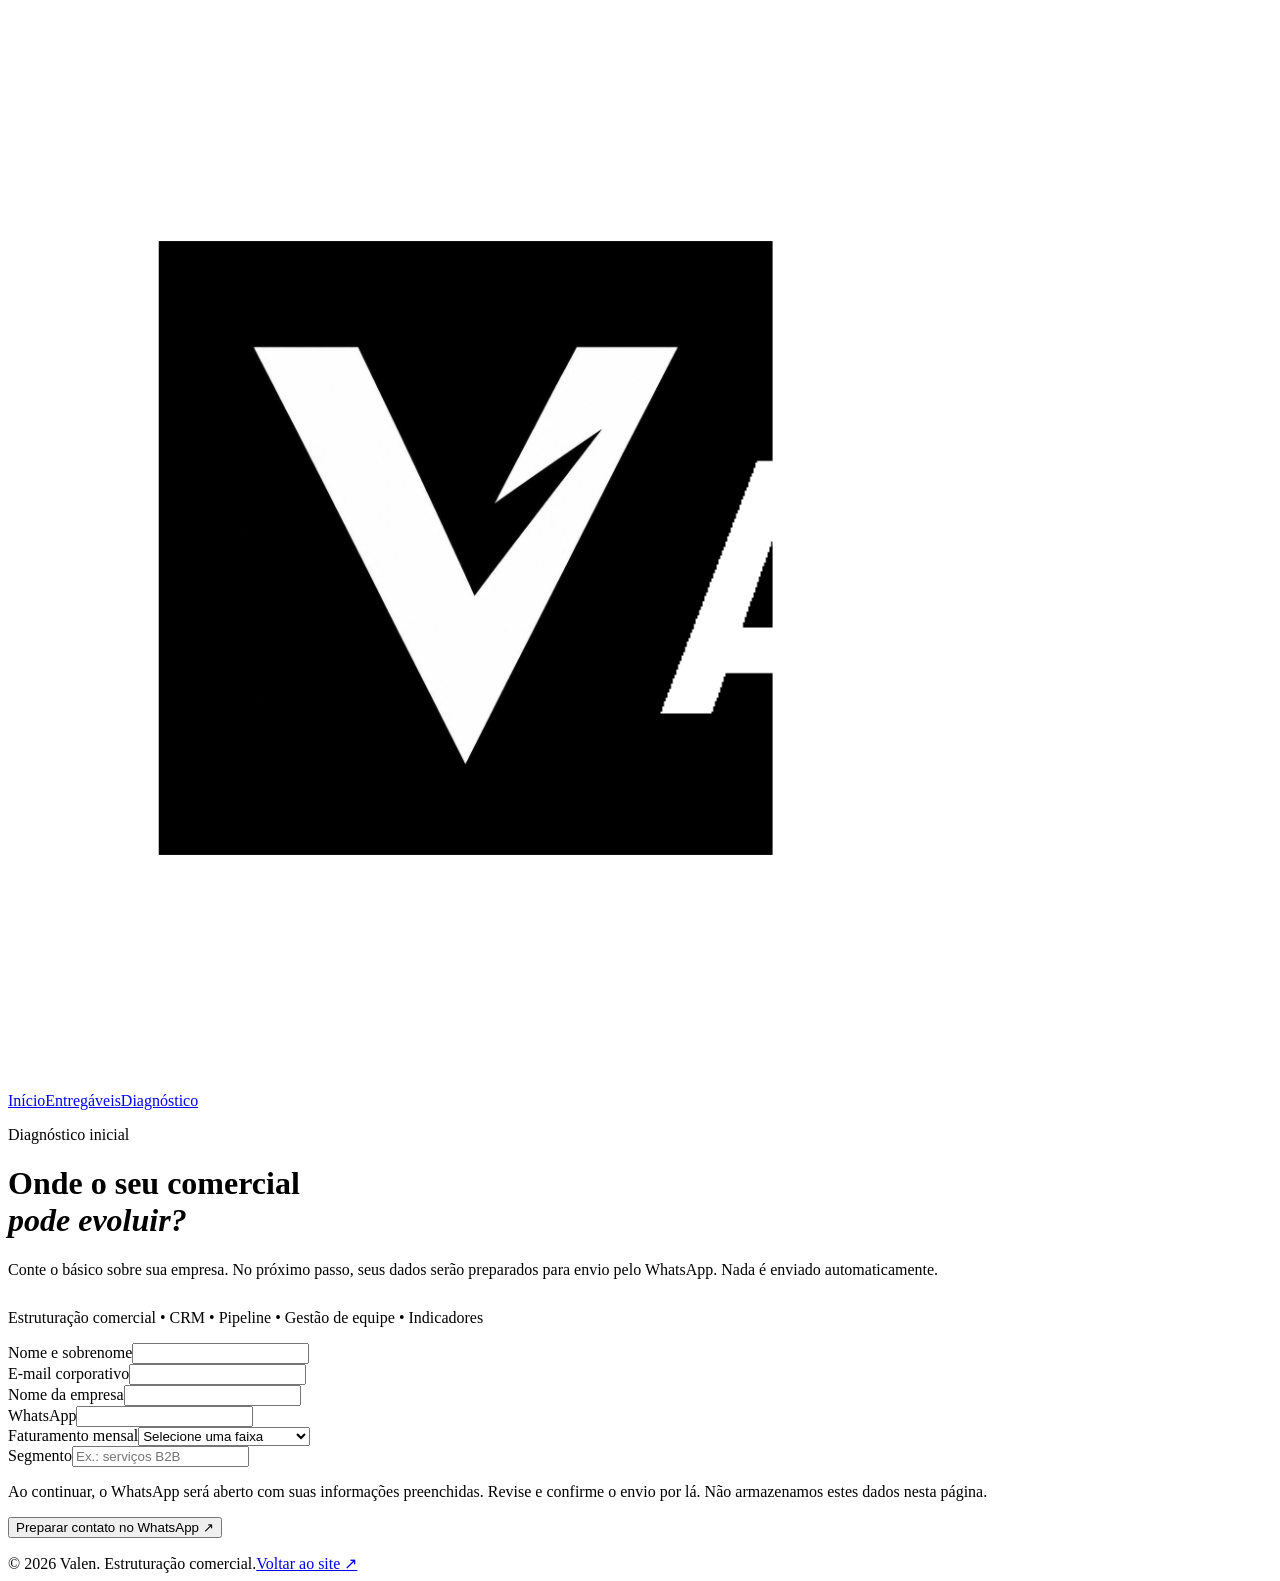
==== diagnostico.html @ 82e2a101 "Create Valen commercial diagnostico.html" ====
<!doctype html><html lang="pt-BR"><head><meta charset="utf-8"><meta name="viewport" content="width=device-width,initial-scale=1"><meta name="theme-color" content="#050608"><title>Diagnóstico comercial | Valen</title><meta name="description" content="Conte sobre sua operação comercial: nome, e-mail, empresa, WhatsApp, faturamento e segmento. Inicie uma conversa com a Valen."><meta name="robots" content="index,follow"><link rel="canonical" href="https://valen-eta-nine.vercel.app/diagnostico"><link rel="icon" href="/assets/favicon.png" type="image/png"><meta property="og:title" content="Diagnóstico comercial | Valen"><meta property="og:description" content="Conte sobre sua operação comercial: nome, e-mail, empresa, WhatsApp, faturamento e segmento. Inicie uma conversa com a Valen."><meta property="og:type" content="website"><meta property="og:url" content="https://valen-eta-nine.vercel.app/diagnostico"><meta property="og:image" content="https://valen-eta-nine.vercel.app/assets/valen-og.png"><link rel="stylesheet" href="/pages.css?v=20261025"></head><body><header class="subnav wrap"><a href="/" aria-label="Voltar ao site Valen"><img src="/assets/valen-logo-final.png" alt="Valen"></a><nav><a href="/">Início</a><a href="/entregaveis">Entregáveis</a><a href="/diagnostico">Diagnóstico</a></nav></header><main><div class="wrap form-layout"><div><p class="eyebrow">Diagnóstico inicial</p><h1>Onde o seu comercial<br><em>pode evoluir?</em></h1><p class="lead">Conte o básico sobre sua empresa. No próximo passo, seus dados serão preparados para envio pelo WhatsApp. Nada é enviado automaticamente.</p><p class="lead" style="font-size:16px;margin-top:30px">Estruturação comercial • CRM • Pipeline • Gestão de equipe • Indicadores</p></div><div class="form-panel"><form id="lead-form" novalidate><div class="form-grid"><div class="field wide"><label for="nome">Nome e sobrenome</label><input id="nome" name="nome" type="text" autocomplete="name" maxlength="90" required></div><div class="field wide"><label for="email">E-mail corporativo</label><input id="email" name="email" type="email" autocomplete="email" maxlength="150" required></div><div class="field"><label for="empresa">Nome da empresa</label><input id="empresa" name="empresa" type="text" autocomplete="organization" maxlength="90" required></div><div class="field"><label for="telefone">WhatsApp</label><input id="telefone" name="telefone" type="tel" autocomplete="tel" inputmode="tel" maxlength="90" required></div><div class="field"><label for="faturamento">Faturamento mensal</label><select id="faturamento" name="faturamento" required><option value="">Selecione uma faixa</option><option>Até R$ 50 mil</option><option>R$ 51 mil a R$ 100 mil</option><option>R$ 101 mil a R$ 250 mil</option><option>R$ 251 mil a R$ 500 mil</option><option>R$ 501 mil a R$ 1 milhão</option><option>Acima de R$ 1 milhão</option></select></div><div class="field"><label for="segmento">Segmento</label><input id="segmento" name="segmento" required maxlength="90" placeholder="Ex.: serviços B2B"></div></div><p class="form-note">Ao continuar, o WhatsApp será aberto com suas informações preenchidas. Revise e confirme o envio por lá. Não armazenamos estes dados nesta página.</p><button class="btn submit" type="submit">Preparar contato no WhatsApp ↗</button><p id="form-status" role="status" aria-live="polite" class="form-note"></p></form></div></div></main><script src="/lead.js?v=20261025" defer></script><footer class="footer"><div class="wrap"><span>© 2026 Valen. Estruturação comercial.</span><a href="/">Voltar ao site ↗</a></div></footer></body></html>
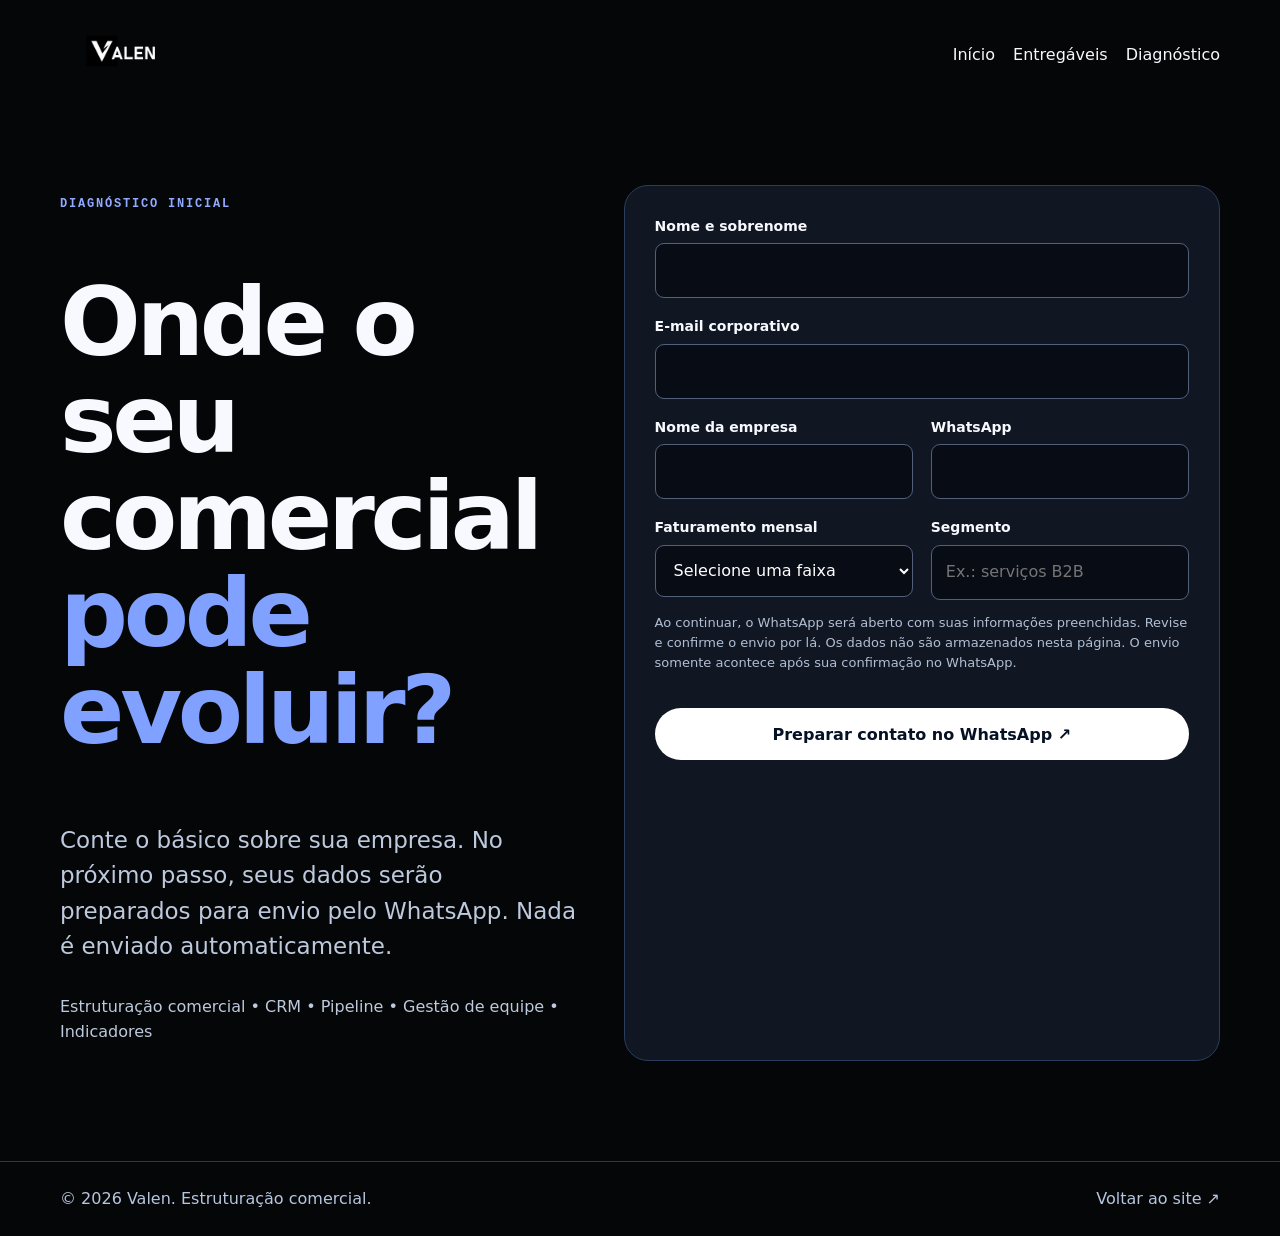
==== commit 2a49ccba: "Production QA: diagnostico.html" ====
--- a/diagnostico.html
+++ b/diagnostico.html
@@ -1 +1 @@
-<!doctype html><html lang="pt-BR"><head><meta charset="utf-8"><meta name="viewport" content="width=device-width,initial-scale=1"><meta name="theme-color" content="#050608"><title>Diagnóstico comercial | Valen</title><meta name="description" content="Conte sobre sua operação comercial: nome, e-mail, empresa, WhatsApp, faturamento e segmento. Inicie uma conversa com a Valen."><meta name="robots" content="index,follow"><link rel="canonical" href="https://valen-eta-nine.vercel.app/diagnostico"><link rel="icon" href="/assets/favicon.png" type="image/png"><meta property="og:title" content="Diagnóstico comercial | Valen"><meta property="og:description" content="Conte sobre sua operação comercial: nome, e-mail, empresa, WhatsApp, faturamento e segmento. Inicie uma conversa com a Valen."><meta property="og:type" content="website"><meta property="og:url" content="https://valen-eta-nine.vercel.app/diagnostico"><meta property="og:image" content="https://valen-eta-nine.vercel.app/assets/valen-og.png"><link rel="stylesheet" href="/pages.css?v=20261025"></head><body><header class="subnav wrap"><a href="/" aria-label="Voltar ao site Valen"><img src="/assets/valen-logo-final.png" alt="Valen"></a><nav><a href="/">Início</a><a href="/entregaveis">Entregáveis</a><a href="/diagnostico">Diagnóstico</a></nav></header><main><div class="wrap form-layout"><div><p class="eyebrow">Diagnóstico inicial</p><h1>Onde o seu comercial<br><em>pode evoluir?</em></h1><p class="lead">Conte o básico sobre sua empresa. No próximo passo, seus dados serão preparados para envio pelo WhatsApp. Nada é enviado automaticamente.</p><p class="lead" style="font-size:16px;margin-top:30px">Estruturação comercial • CRM • Pipeline • Gestão de equipe • Indicadores</p></div><div class="form-panel"><form id="lead-form" novalidate><div class="form-grid"><div class="field wide"><label for="nome">Nome e sobrenome</label><input id="nome" name="nome" type="text" autocomplete="name" maxlength="90" required></div><div class="field wide"><label for="email">E-mail corporativo</label><input id="email" name="email" type="email" autocomplete="email" maxlength="150" required></div><div class="field"><label for="empresa">Nome da empresa</label><input id="empresa" name="empresa" type="text" autocomplete="organization" maxlength="90" required></div><div class="field"><label for="telefone">WhatsApp</label><input id="telefone" name="telefone" type="tel" autocomplete="tel" inputmode="tel" maxlength="90" required></div><div class="field"><label for="faturamento">Faturamento mensal</label><select id="faturamento" name="faturamento" required><option value="">Selecione uma faixa</option><option>Até R$ 50 mil</option><option>R$ 51 mil a R$ 100 mil</option><option>R$ 101 mil a R$ 250 mil</option><option>R$ 251 mil a R$ 500 mil</option><option>R$ 501 mil a R$ 1 milhão</option><option>Acima de R$ 1 milhão</option></select></div><div class="field"><label for="segmento">Segmento</label><input id="segmento" name="segmento" required maxlength="90" placeholder="Ex.: serviços B2B"></div></div><p class="form-note">Ao continuar, o WhatsApp será aberto com suas informações preenchidas. Revise e confirme o envio por lá. Não armazenamos estes dados nesta página.</p><button class="btn submit" type="submit">Preparar contato no WhatsApp ↗</button><p id="form-status" role="status" aria-live="polite" class="form-note"></p></form></div></div></main><script src="/lead.js?v=20261025" defer></script><footer class="footer"><div class="wrap"><span>© 2026 Valen. Estruturação comercial.</span><a href="/">Voltar ao site ↗</a></div></footer></body></html>+<!doctype html><html lang="pt-BR"><head><meta charset="utf-8"><meta name="viewport" content="width=device-width,initial-scale=1"><meta name="theme-color" content="#050608"><title>Diagnóstico comercial | Valen</title><meta name="description" content="Conte sobre sua operação comercial: nome, e-mail, empresa, WhatsApp, faturamento e segmento. Inicie uma conversa com a Valen."><meta name="robots" content="index,follow"><link rel="canonical" href="https://valen-eta-nine.vercel.app/diagnostico"><link rel="icon" href="/assets/favicon.png" type="image/png"><meta property="og:title" content="Diagnóstico comercial | Valen"><meta property="og:description" content="Conte sobre sua operação comercial: nome, e-mail, empresa, WhatsApp, faturamento e segmento. Inicie uma conversa com a Valen."><meta property="og:type" content="website"><meta property="og:url" content="https://valen-eta-nine.vercel.app/diagnostico"><meta property="og:image" content="https://valen-eta-nine.vercel.app/assets/valen-og.png"><link rel="stylesheet" href="/pages.css?v=20261025"></head><body><header class="subnav wrap"><a href="/" aria-label="Voltar ao site Valen"><img src="/assets/valen-logo-final.png" alt="Valen"></a><nav><a href="/">Início</a><a href="/entregaveis">Entregáveis</a><a href="/diagnostico">Diagnóstico</a></nav></header><main><div class="wrap form-layout"><div><p class="eyebrow">Diagnóstico inicial</p><h1>Onde o seu comercial<br><em>pode evoluir?</em></h1><p class="lead">Conte o básico sobre sua empresa. No próximo passo, seus dados serão preparados para envio pelo WhatsApp. Nada é enviado automaticamente.</p><p class="lead" style="font-size:16px;margin-top:30px">Estruturação comercial • CRM • Pipeline • Gestão de equipe • Indicadores</p></div><div class="form-panel"><form id="lead-form" novalidate><div class="form-grid"><div class="field wide"><label for="nome">Nome e sobrenome</label><input id="nome" name="nome" type="text" autocomplete="name" maxlength="90" required></div><div class="field wide"><label for="email">E-mail corporativo</label><input id="email" name="email" type="email" autocomplete="email" maxlength="150" required></div><div class="field"><label for="empresa">Nome da empresa</label><input id="empresa" name="empresa" type="text" autocomplete="organization" maxlength="90" required></div><div class="field"><label for="telefone">WhatsApp</label><input id="telefone" name="telefone" type="tel" autocomplete="tel" inputmode="tel" maxlength="90" required></div><div class="field"><label for="faturamento">Faturamento mensal</label><select id="faturamento" name="faturamento" required><option value="">Selecione uma faixa</option><option>Até R$ 50 mil</option><option>R$ 51 mil a R$ 100 mil</option><option>R$ 101 mil a R$ 250 mil</option><option>R$ 251 mil a R$ 500 mil</option><option>R$ 501 mil a R$ 1 milhão</option><option>Acima de R$ 1 milhão</option></select></div><div class="field"><label for="segmento">Segmento</label><input id="segmento" name="segmento" required maxlength="90" placeholder="Ex.: serviços B2B"></div></div><p class="form-note">Ao continuar, o WhatsApp será aberto com suas informações preenchidas. Revise e confirme o envio por lá. Os dados não são armazenados nesta página. O envio somente acontece após sua confirmação no WhatsApp.</p><button class="btn submit" type="submit">Preparar contato no WhatsApp ↗</button><p id="form-status" role="status" aria-live="polite" class="form-note"></p></form></div></div></main><script src="/lead.js?v=20261025" defer></script><footer class="footer"><div class="wrap"><span>© 2026 Valen. Estruturação comercial.</span><a href="/">Voltar ao site ↗</a></div></footer></body></html>
--- a/pages.css
+++ b/pages.css
@@ -0,0 +1 @@
+*{box-sizing:border-box}body{margin:0;background:#050608;color:#f7f9ff;font:16px/1.55 system-ui,sans-serif}a{color:inherit;text-decoration:none}a:focus-visible,button:focus-visible,input:focus-visible,select:focus-visible{outline:2px solid #00d8ff;outline-offset:3px}.wrap{width:min(1160px,calc(100% - 40px));margin:auto}.subnav{display:flex;align-items:center;justify-content:space-between;padding:24px 0;gap:16px}.subnav img{width:134px;height:54px;object-fit:contain}.subnav nav{display:flex;gap:18px;flex-wrap:wrap}h1,h2{line-height:1.02;letter-spacing:-.045em}h1{font-size:clamp(44px,7.5vw,95px)}h2{font-size:clamp(30px,3.5vw,50px)}em{font-style:normal;color:#80a1ff}.lead{color:#bdc9dc;max-width:62ch;font-size:clamp(17px,2vw,23px)}.eyebrow{font:700 12px monospace;letter-spacing:.15em;color:#8faaff;text-transform:uppercase}.hero-simple{padding:70px 0;background:radial-gradient(ellipse at 85% 25%,#12357c,#050608 68%)}.btn{display:inline-flex;align-items:center;justify-content:center;min-height:52px;border:0;border-radius:40px;background:#fff;color:#071126;font:700 16px system-ui;padding:14px 24px;margin-top:22px;cursor:pointer}.btn:hover{box-shadow:0 0 26px #1747ff99;transform:translateY(-2px)}.cards{display:grid;grid-template-columns:repeat(2,minmax(0,1fr));gap:20px;padding:70px 0}.tile,.form-panel{background:#111722;border:1px solid #2b3c5e;border-radius:24px;padding:30px}.tile span{font:700 12px monospace;color:#83adff}.tile h2{font-size:clamp(28px,3vw,40px)}.tile p,.tile li{color:#c2cde0}.form-layout{display:grid;grid-template-columns:1fr 1.15fr;gap:45px;padding:75px 0 100px}.form-grid{display:grid;grid-template-columns:repeat(2,minmax(0,1fr));gap:18px}.field{display:flex;flex-direction:column;gap:6px}.field.wide{grid-column:1/-1}.field label{font-weight:650;font-size:14px}.field input,.field select{background:#080c15;border:1px solid #53607c;border-radius:9px;color:white;font:inherit;padding:14px;width:100%;min-height:52px}.field option{background:#111722}.form-note{color:#b1bfd4;font-size:13px}.submit{width:100%}.footer{border-top:1px solid #293955;padding:25px 0;color:#b6c6de}.footer .wrap{display:flex;justify-content:space-between;gap:16px;flex-wrap:wrap}@media(max-width:750px){.cards,.form-layout,.form-grid{grid-template-columns:1fr}.field.wide{grid-column:auto}.form-panel{padding:22px}.hero-simple{padding-top:35px}.subnav nav{font-size:13px;gap:10px}}
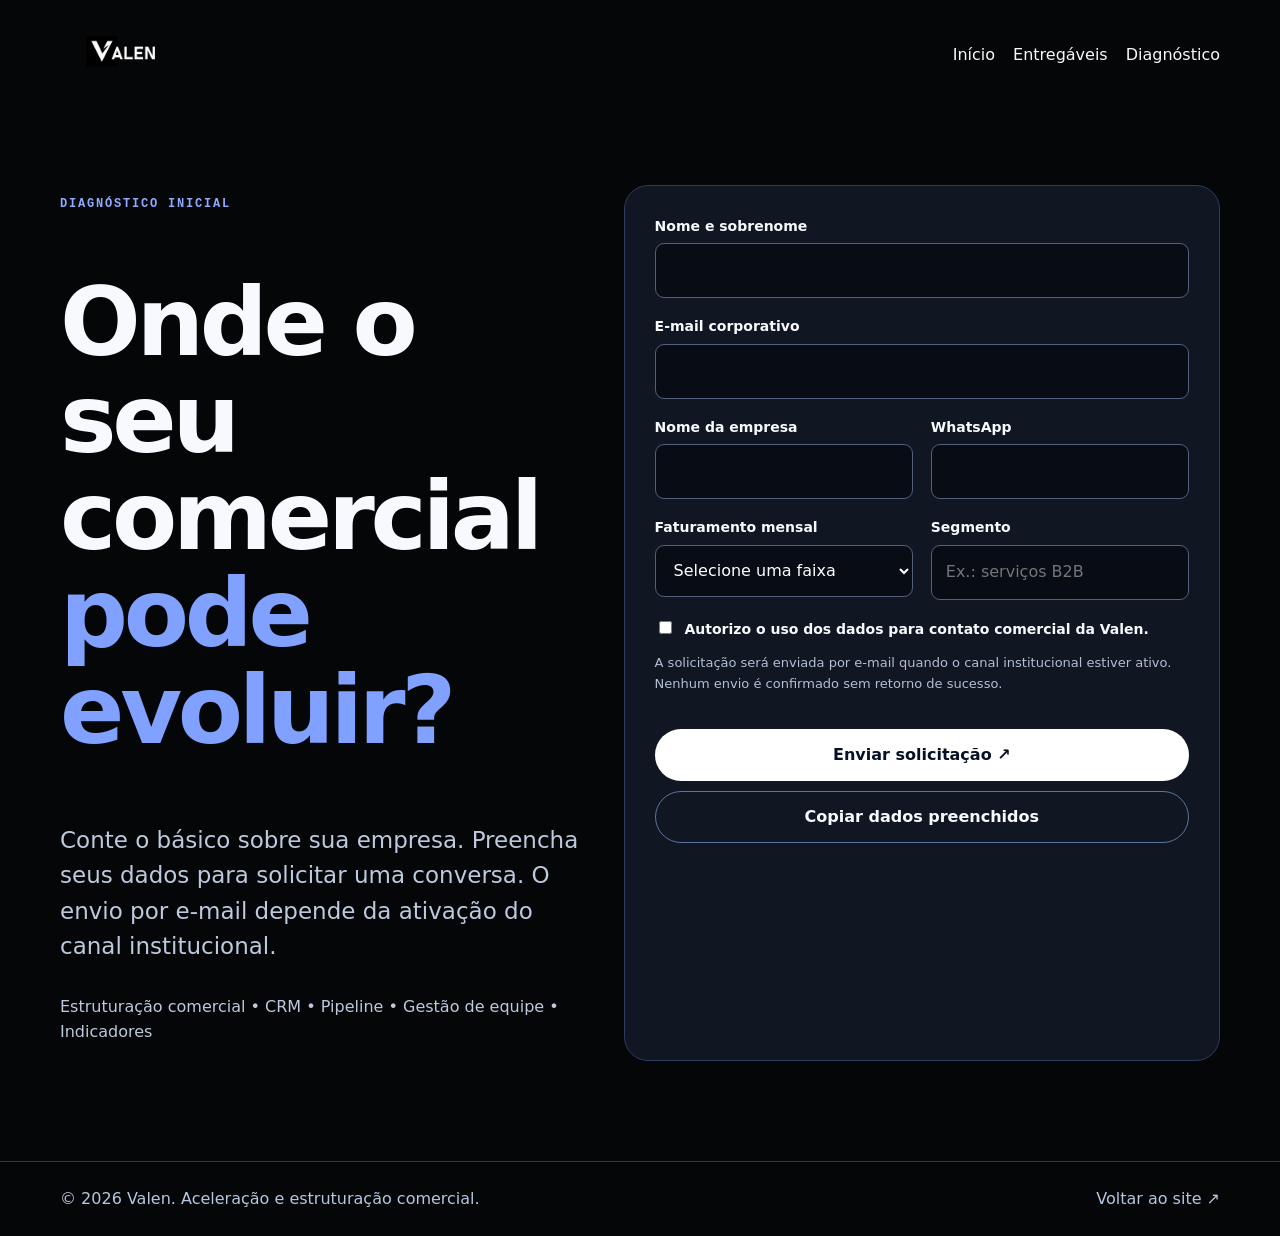
==== commit 4dfe176a: "Valen V4: service details and privacy-safe lead flow diagnostico.html" ====
--- a/diagnostico.html
+++ b/diagnostico.html
@@ -1 +1 @@
-<!doctype html><html lang="pt-BR"><head><meta charset="utf-8"><meta name="viewport" content="width=device-width,initial-scale=1"><meta name="theme-color" content="#050608"><title>Diagnóstico comercial | Valen</title><meta name="description" content="Conte sobre sua operação comercial: nome, e-mail, empresa, WhatsApp, faturamento e segmento. Inicie uma conversa com a Valen."><meta name="robots" content="index,follow"><link rel="canonical" href="https://valen-eta-nine.vercel.app/diagnostico"><link rel="icon" href="/assets/favicon.png" type="image/png"><meta property="og:title" content="Diagnóstico comercial | Valen"><meta property="og:description" content="Conte sobre sua operação comercial: nome, e-mail, empresa, WhatsApp, faturamento e segmento. Inicie uma conversa com a Valen."><meta property="og:type" content="website"><meta property="og:url" content="https://valen-eta-nine.vercel.app/diagnostico"><meta property="og:image" content="https://valen-eta-nine.vercel.app/assets/valen-og.png"><link rel="stylesheet" href="/pages.css?v=20261025"></head><body><header class="subnav wrap"><a href="/" aria-label="Voltar ao site Valen"><img src="/assets/valen-logo-final.png" alt="Valen"></a><nav><a href="/">Início</a><a href="/entregaveis">Entregáveis</a><a href="/diagnostico">Diagnóstico</a></nav></header><main><div class="wrap form-layout"><div><p class="eyebrow">Diagnóstico inicial</p><h1>Onde o seu comercial<br><em>pode evoluir?</em></h1><p class="lead">Conte o básico sobre sua empresa. No próximo passo, seus dados serão preparados para envio pelo WhatsApp. Nada é enviado automaticamente.</p><p class="lead" style="font-size:16px;margin-top:30px">Estruturação comercial • CRM • Pipeline • Gestão de equipe • Indicadores</p></div><div class="form-panel"><form id="lead-form" novalidate><div class="form-grid"><div class="field wide"><label for="nome">Nome e sobrenome</label><input id="nome" name="nome" type="text" autocomplete="name" maxlength="90" required></div><div class="field wide"><label for="email">E-mail corporativo</label><input id="email" name="email" type="email" autocomplete="email" maxlength="150" required></div><div class="field"><label for="empresa">Nome da empresa</label><input id="empresa" name="empresa" type="text" autocomplete="organization" maxlength="90" required></div><div class="field"><label for="telefone">WhatsApp</label><input id="telefone" name="telefone" type="tel" autocomplete="tel" inputmode="tel" maxlength="90" required></div><div class="field"><label for="faturamento">Faturamento mensal</label><select id="faturamento" name="faturamento" required><option value="">Selecione uma faixa</option><option>Até R$ 50 mil</option><option>R$ 51 mil a R$ 100 mil</option><option>R$ 101 mil a R$ 250 mil</option><option>R$ 251 mil a R$ 500 mil</option><option>R$ 501 mil a R$ 1 milhão</option><option>Acima de R$ 1 milhão</option></select></div><div class="field"><label for="segmento">Segmento</label><input id="segmento" name="segmento" required maxlength="90" placeholder="Ex.: serviços B2B"></div></div><p class="form-note">Ao continuar, o WhatsApp será aberto com suas informações preenchidas. Revise e confirme o envio por lá. Os dados não são armazenados nesta página. O envio somente acontece após sua confirmação no WhatsApp.</p><button class="btn submit" type="submit">Preparar contato no WhatsApp ↗</button><p id="form-status" role="status" aria-live="polite" class="form-note"></p></form></div></div></main><script src="/lead.js?v=20261025" defer></script><footer class="footer"><div class="wrap"><span>© 2026 Valen. Estruturação comercial.</span><a href="/">Voltar ao site ↗</a></div></footer></body></html>+<!doctype html><html lang="pt-BR"><head><meta charset="utf-8"><meta name="viewport" content="width=device-width,initial-scale=1"><meta name="theme-color" content="#050608"><title>Diagnóstico comercial | Valen</title><meta name="description" content="Conte sobre sua operação comercial: nome, e-mail, empresa, WhatsApp, faturamento e segmento. Inicie uma conversa com a Valen."><meta name="robots" content="index,follow"><link rel="canonical" href="https://valen-eta-nine.vercel.app/diagnostico"><link rel="icon" href="/assets/favicon.png" type="image/png"><meta property="og:title" content="Diagnóstico comercial | Valen"><meta property="og:description" content="Conte sobre sua operação comercial: nome, e-mail, empresa, WhatsApp, faturamento e segmento. Inicie uma conversa com a Valen."><meta property="og:type" content="website"><meta property="og:url" content="https://valen-eta-nine.vercel.app/diagnostico"><meta property="og:image" content="https://valen-eta-nine.vercel.app/assets/valen-og.png"><link rel="stylesheet" href="/pages.css?v=valen-v4-20261030"></head><body><header class="subnav wrap"><a href="/" aria-label="Voltar ao site Valen"><img src="/assets/valen-logo-final.png" alt="Valen"></a><nav><a href="/">Início</a><a href="/entregaveis">Entregáveis</a><a href="/diagnostico">Diagnóstico</a></nav></header><main><div class="wrap form-layout"><div><p class="eyebrow">Diagnóstico inicial</p><h1>Onde o seu comercial<br><em>pode evoluir?</em></h1><p class="lead">Conte o básico sobre sua empresa. Preencha seus dados para solicitar uma conversa. O envio por e-mail depende da ativação do canal institucional.</p><p class="lead" style="font-size:16px;margin-top:30px">Estruturação comercial • CRM • Pipeline • Gestão de equipe • Indicadores</p></div><div class="form-panel"><form id="lead-form" novalidate><div class="form-grid"><div class="field wide"><label for="nome">Nome e sobrenome</label><input id="nome" name="nome" type="text" autocomplete="name" maxlength="90" required></div><div class="field wide"><label for="email">E-mail corporativo</label><input id="email" name="email" type="email" autocomplete="email" maxlength="150" required></div><div class="field"><label for="empresa">Nome da empresa</label><input id="empresa" name="empresa" type="text" autocomplete="organization" maxlength="90" required></div><div class="field"><label for="telefone">WhatsApp</label><input id="telefone" name="telefone" type="tel" autocomplete="tel" inputmode="tel" maxlength="90" required></div><div class="field"><label for="faturamento">Faturamento mensal</label><select id="faturamento" name="faturamento" required><option value="">Selecione uma faixa</option><option>Até R$ 50 mil</option><option>R$ 51 mil a R$ 100 mil</option><option>R$ 101 mil a R$ 250 mil</option><option>R$ 251 mil a R$ 500 mil</option><option>R$ 501 mil a R$ 1 milhão</option><option>Acima de R$ 1 milhão</option></select></div><div class="field"><label for="segmento">Segmento</label><input id="segmento" name="segmento" required maxlength="90" placeholder="Ex.: serviços B2B"></div></div><div class="field wide" style="margin-top:18px"><label><input name="consentimento" type="checkbox" required style="width:auto;height:auto;min-height:0;margin-right:8px"> Autorizo o uso dos dados para contato comercial da Valen.</label></div><div class="field" aria-hidden="true" style="position:absolute;left:-9999px"><label for="website">Website</label><input id="website" name="website" autocomplete="off" tabindex="-1"></div><p class="form-note">A solicitação será enviada por e-mail quando o canal institucional estiver ativo. Nenhum envio é confirmado sem retorno de sucesso.</p><button class="btn submit" type="submit">Enviar solicitação ↗</button><button class="btn submit" type="button" id="copy-lead" style="background:transparent;color:#f7f9ff;border:1px solid #5a749e;margin-top:10px">Copiar dados preenchidos</button><p id="form-status" role="status" aria-live="polite" class="form-note"></p></form></div></div></main><script src="/lead.js?v=valen-v4-20261030" defer></script><footer class="footer"><div class="wrap"><span>© 2026 Valen. Aceleração e estruturação comercial.</span><a href="/">Voltar ao site ↗</a></div></footer></body></html>
